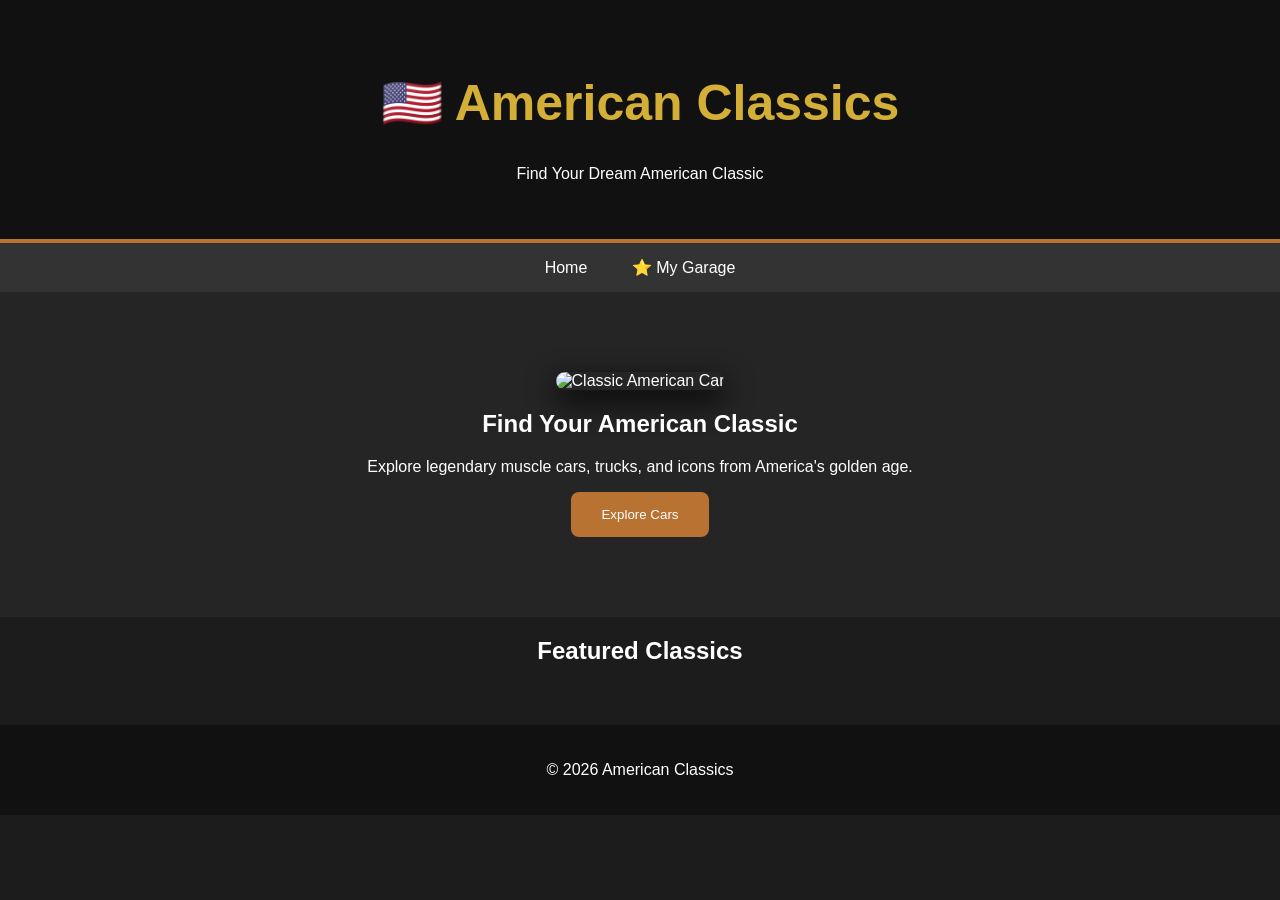
==== index.html @ d42d6db2 "Add files via upload" ====
<!DOCTYPE html>
<html lang="en">

<head>
    <meta charset="UTF-8">
    <meta name="viewport" content="width=device-width, initial-scale=1.0">
    <title>American Classics</title>

    <link rel="stylesheet" href="style.css">
</head>

<body>

    <header>
        <h1>🇺🇸 American Classics</h1>
        <p>Find Your Dream American Classic</p>
    </header>

    <nav>
        <a href="index.html">Home</a>
        <a href="garage.html">⭐ My Garage</a>
    </nav>

    <section class="hero">

        <img src="images/hero.jpg" alt="Classic American Car">

        <h2>Find Your American Classic</h2>

        <p>
            Explore legendary muscle cars, trucks, and icons from America's golden age.
        </p>

        <button onclick="document.getElementById('car-list').scrollIntoView({behavior:'smooth'})">
            Explore Cars
        </button>

    </section>

    <section class="car-section">

        <h2>Featured Classics</h2>

        <div id="car-list" class="cars">
            <!-- JavaScript builds the car cards here -->
        </div>

    </section>

    <footer>
        <p>&copy; 2026 American Classics</p>
    </footer>

    <script src="cars.js"></script>
    <script src="script.js"></script>

</body>

</html>
---- style.css ----
body {
    font-family: Arial, sans-serif;
    margin: 0;
    background-color: #1c1c1c;
    color: white;
    text-align: center;
}


header {
    background-color: #111;
    padding: 40px;
    border-bottom: 4px solid #b87333;
}


header h1 {
    font-size: 50px;
    color: #d4af37;
}


nav {
    background-color: #333;
    padding: 15px;
}


nav a {
    color: white;
    margin: 20px;
    text-decoration: none;
}


button {
    padding: 15px 30px;
    background-color: #b87333;
    color: white;
    border: none;
    border-radius: 8px;
}


.cars {
    display: flex;
    justify-content: center;
    gap: 30px;
    flex-wrap: wrap;
}


.car-card {
    background-color: #333;
    width: 250px;
    padding: 25px;
    border-radius: 15px;
}


footer {
    margin-top: 40px;
    padding: 20px;
    background-color: #111;
}

.hero {
    padding: 80px 20px;
    background-color: #252525;
}

.hero img {
    width: 90%;
    max-width: 1200px;
    border-radius: 15px;
    box-shadow: 0px 10px 30px black;
}

.cars {
    display: flex;
    justify-content: center;
    gap: 30px;
    flex-wrap: wrap;
}


.car-card img {
    width: 100%;
    height: 200px;
    object-fit: cover;
    border-radius: 10px;
}

.car-card button {
    background-color: #b30000;
    color: white;
    border: none;
    padding: 10px 20px;
    border-radius: 8px;
    cursor: pointer;
}

.car-card {
    background-color: white;
    color: black;
    width: 300px;
    padding: 20px;
    border-radius: 15px;
    box-shadow: 0 4px 10px gray;
    text-align: center;
}

.car-card h3 {
    color: #003b5c;
}

.car-card p {
    color: #333;
}

.car-page img {
    width: 100%;
    max-width: 1500px;
    border-radius: 15px;
}

.price-box {
    background-color: #f4f4f4;
    width: 60%;
    margin: 25px auto;
    padding: 20px;
    border-radius: 15px;
    box-shadow: 0 4px 10px gray;
}

.price-box h2 {
    color: #003b5c;
}

.price-box p {
    color: #003b5c
}

.price-box strong {
    font-size: 22px;
}

.condition h3 {
    color: #FFFFFF;
}

 .condition p {
    color: #FFFFFF;
}

.location h3 {
    color:#FFFFFF;
}

.location p {
   color: #FFFFFF;
}

.check h3 {
    color: #FFFFFF;
}

.check p {
   color: #FFFFFF;
}


.timeline h3 {
    color: #FFFFFF;
}

 .timeline p {
   color: #FFFFFF;
}

#garage-cars {
    display: flex;
    justify-content: center;
    gap: 30px;
    flex-wrap: wrap;
}


#garage-cars .car-card img {
    width: 100%;
    height: 200px;
    object-fit: cover;
    border-radius: 10px;
}


#garage-cars button {
    background-color: #b30000;
}
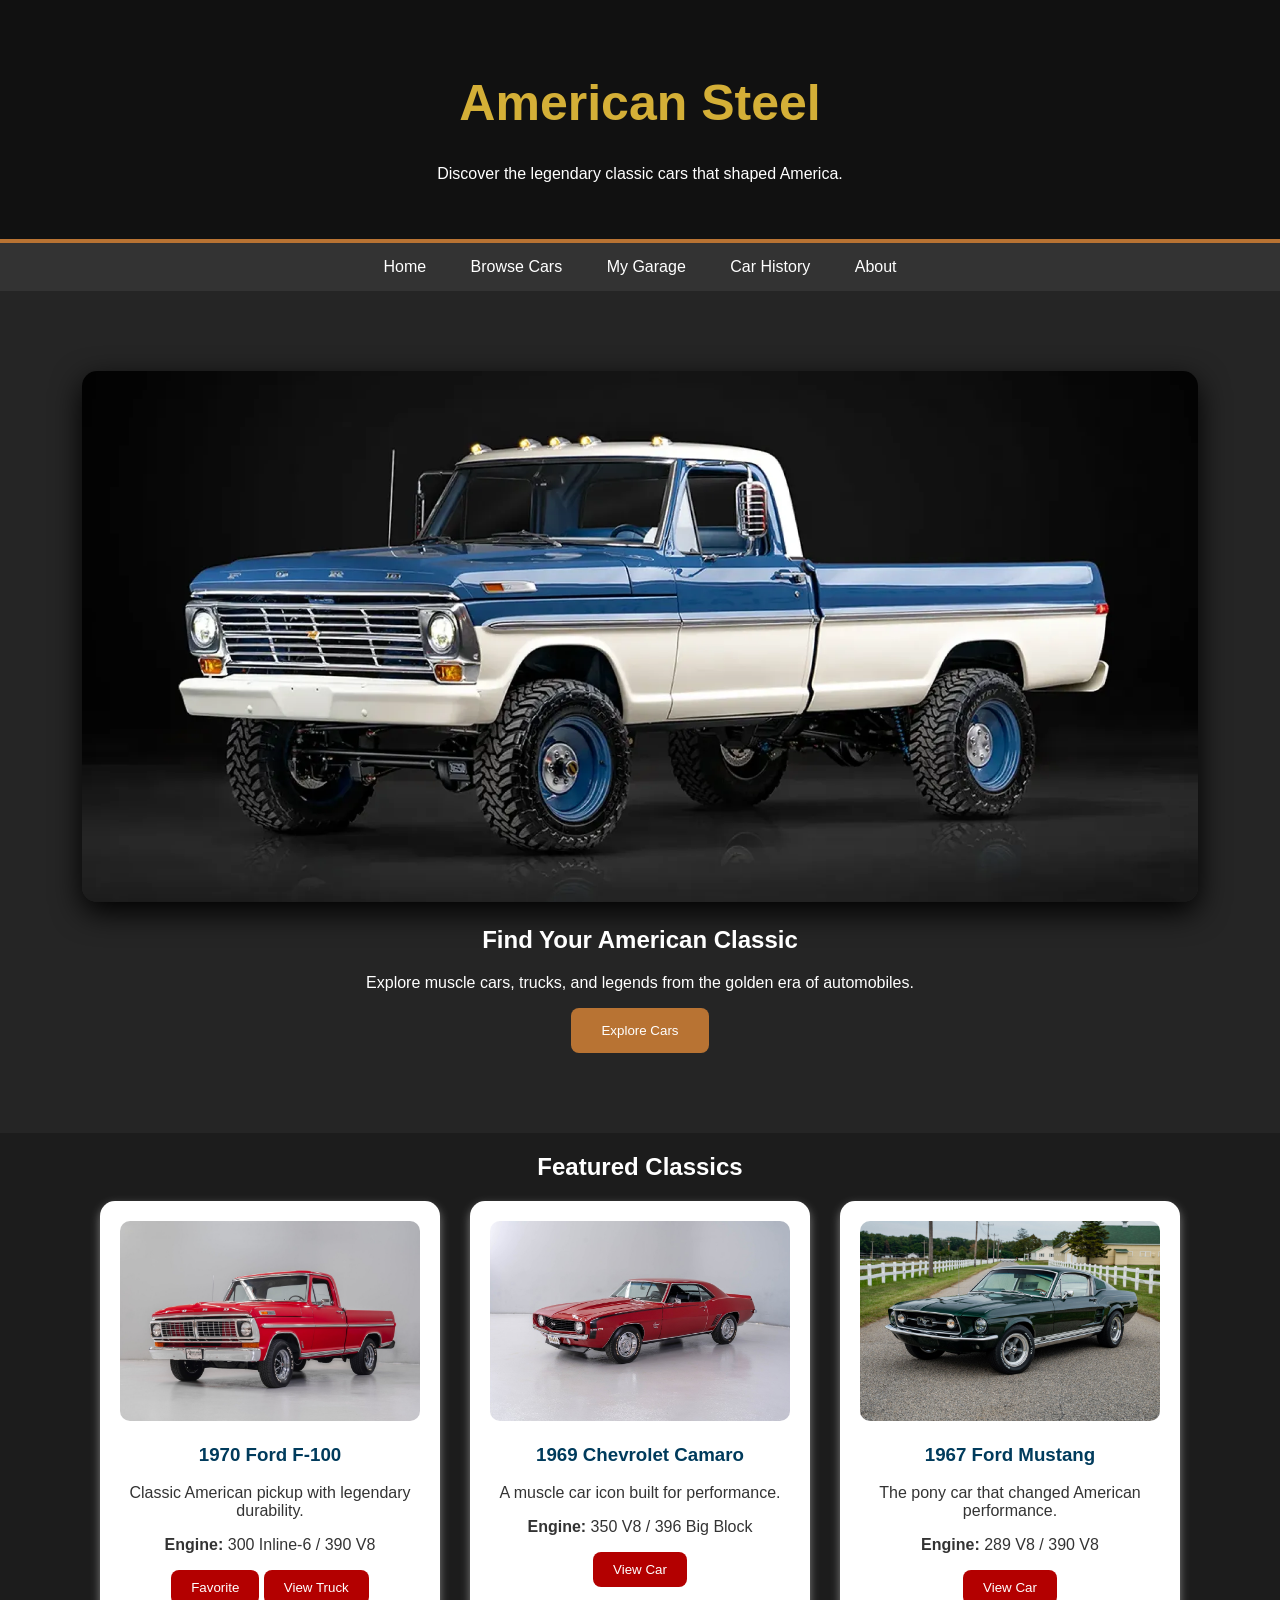
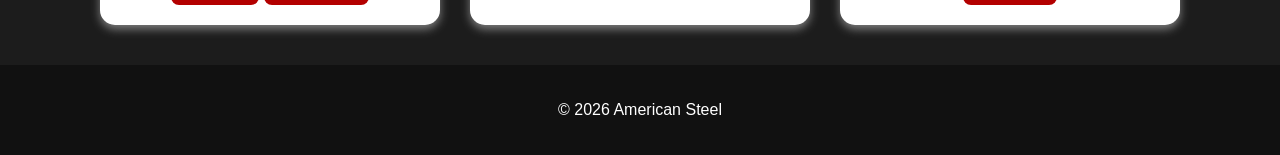
==== commit 9add1c76: "Revamp index.html for American Steel branding Updated the title and header content to reflect the ne" ====
--- a/index.html
+++ b/index.html
@@ -1,59 +1,93 @@
 <!DOCTYPE html>
-<html lang="en">
+<html>
 
 <head>
-    <meta charset="UTF-8">
-    <meta name="viewport" content="width=device-width, initial-scale=1.0">
-    <title>American Classics</title>
-
+    <title>American Steel - Classic Car Finder</title>
     <link rel="stylesheet" href="style.css">
 </head>
 
+<script src="cars.js"></script>
+<script src="script.js"></script>
+
 <body>
 
-    <header>
-        <h1>🇺🇸 American Classics</h1>
-        <p>Find Your Dream American Classic</p>
-    </header>
+<header>
+    <h1>American Steel</h1>
+    <p>Discover the legendary classic cars that shaped America.</p>
+</header>
 
-    <nav>
-        <a href="index.html">Home</a>
-        <a href="garage.html">⭐ My Garage</a>
-    </nav>
 
-    <section class="hero">
+<nav>
+    <a href="#">Home</a>
+    <a href="#">Browse Cars</a>
+    <a href="garage.html">My Garage </a>
+    <a href="#">Car History</a>
+    <a href="#">About</a>
+</nav>
 
-        <img src="images/hero.jpg" alt="Classic American Car">
 
-        <h2>Find Your American Classic</h2>
+<section class="hero">
 
-        <p>
-            Explore legendary muscle cars, trucks, and icons from America's golden age.
-        </p>
+    <img src="classic-car.jpg" alt="Classic American Car">
 
-        <button onclick="document.getElementById('car-list').scrollIntoView({behavior:'smooth'})">
-            Explore Cars
-        </button>
+    <h2>Find Your American Classic</h2>
 
-    </section>
+    <p>
+        Explore muscle cars, trucks, and legends from the golden era of automobiles.
+    </p>
 
-    <section class="car-section">
+    <button onclick="location.href='#cars'">Explore Cars</button>
 
-        <h2>Featured Classics</h2>
+</section>
 
-        <div id="car-list" class="cars">
-            <!-- JavaScript builds the car cards here -->
-        </div>
 
-    </section>
+<section>
+    <h2>Featured Classics</h2>
+    
+    
+    <div class="cars" id="cars">
 
-    <footer>
-        <p>&copy; 2026 American Classics</p>
-    </footer>
+    <div class="car-card">
+        <img src="f100.jpg" alt="1970 Ford F-100">
+        <h3>1970 Ford F-100</h3>
+        <p>Classic American pickup with legendary durability.</p>
+        <p><strong>Engine:</strong> 300 Inline-6 / 390 V8</p>
+        <button onclick="favoriteCar('1970 Ford F-100')">
+        Favorite
+</button>
+        <button onclick="location.href='f100.html'">
+    View Truck
+</button>
+    </div>
 
-    <script src="cars.js"></script>
-    <script src="script.js"></script>
+    <div class="car-card">
+        <img src="camaro.jpg" alt="1969 Chevrolet Camaro">
+        <h3>1969 Chevrolet Camaro</h3>
+        <p>A muscle car icon built for performance.</p>
+        <p><strong>Engine:</strong> 350 V8 / 396 Big Block</p>
+        <button>View Car</button>
+    </div>
+
+    <div class="car-card">
+        <img src="mustang.jpg" alt="1967 Ford Mustang">
+        <h3>1967 Ford Mustang</h3>
+        <p>The pony car that changed American performance.</p>
+        <p><strong>Engine:</strong> 289 V8 / 390 V8</p>
+        <button>View Car</button>
+    </div>
+
+</div>
+
+</section>
+
+
+<footer>
+    <p>© 2026 American Steel</p>
+</footer>
+
 
 </body>
 
-</html>+</html>
+
+</html>
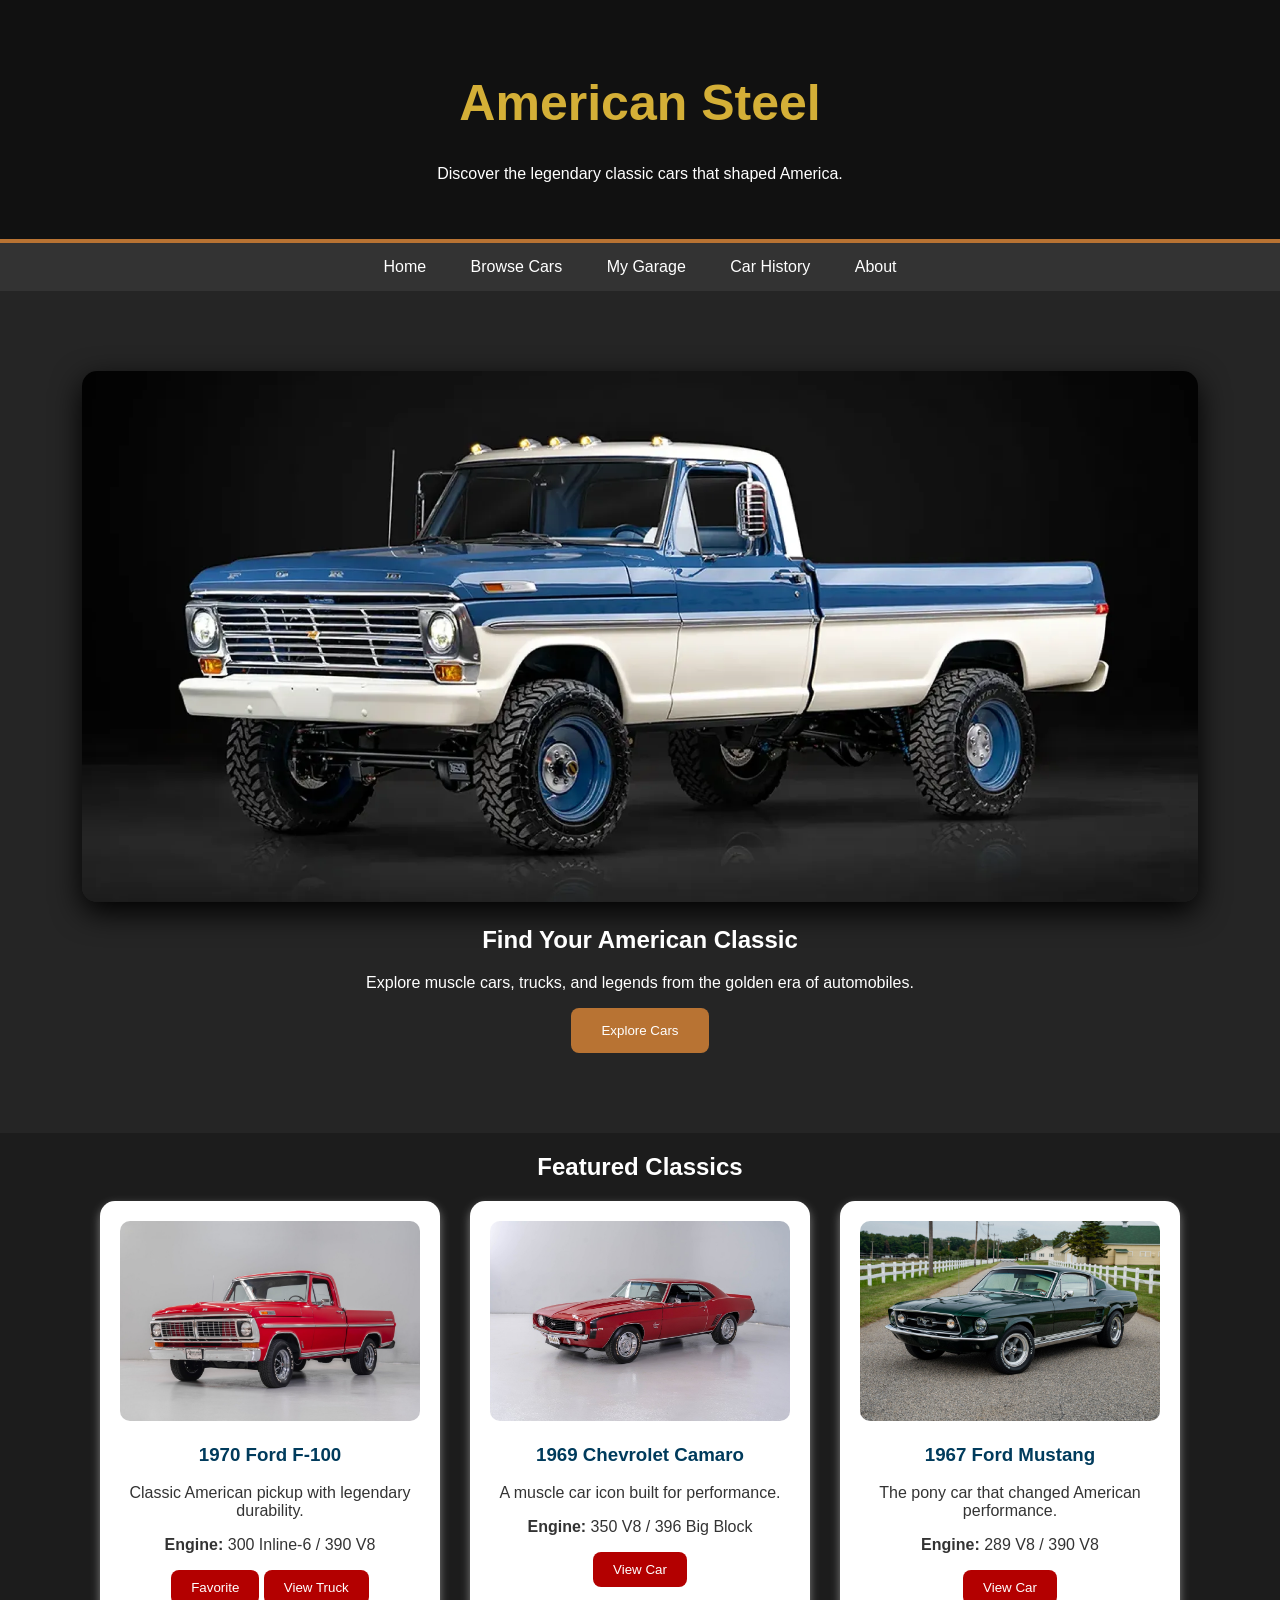
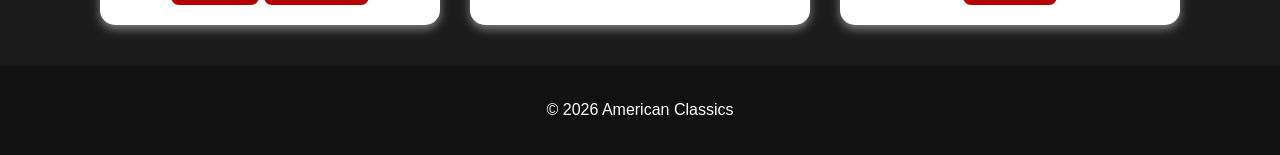
==== commit 13415110: "Update title and footer for American Classics" ====
--- a/index.html
+++ b/index.html
@@ -2,7 +2,7 @@
 <html>
 
 <head>
-    <title>American Steel - Classic Car Finder</title>
+    <title>American Classics - Classic Car Finder</title>
     <link rel="stylesheet" href="style.css">
 </head>
 
@@ -82,7 +82,7 @@
 
 
 <footer>
-    <p>© 2026 American Steel</p>
+    <p>© 2026 American Classics</p>
 </footer>
 
 
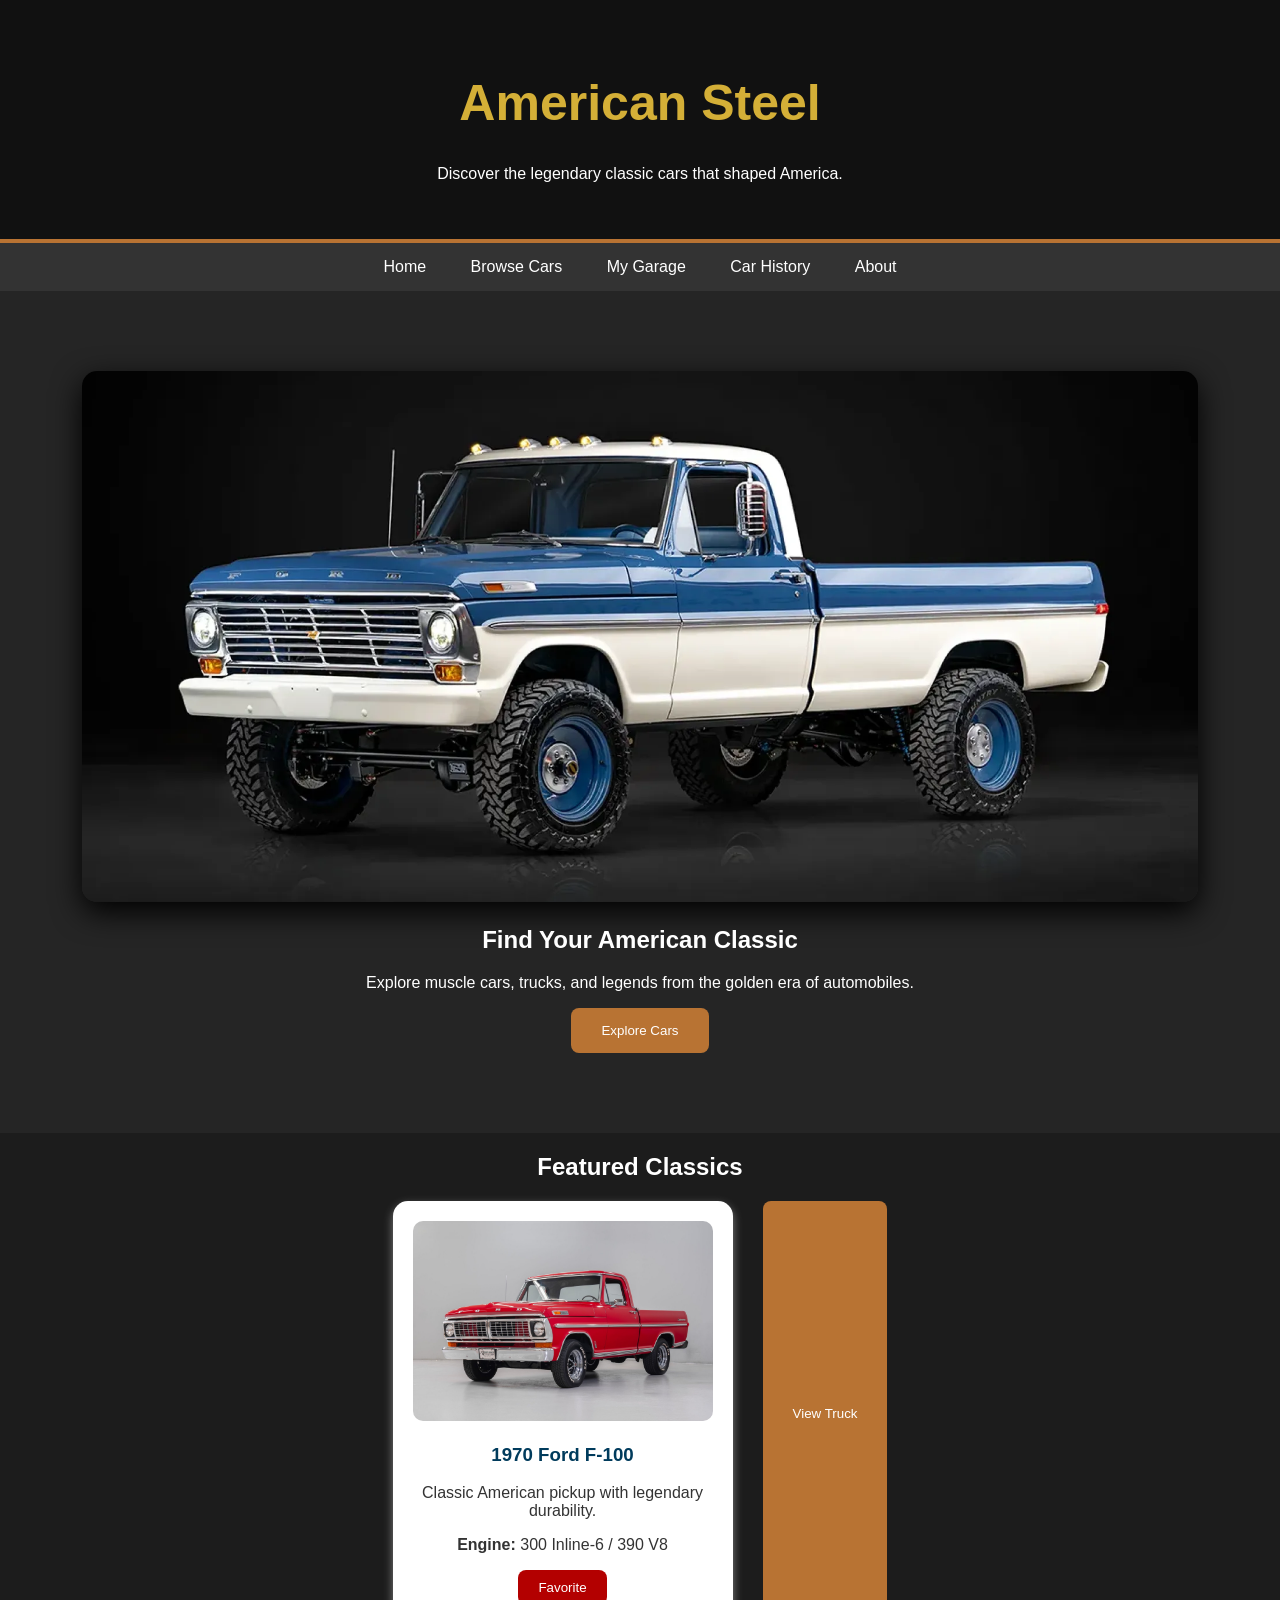
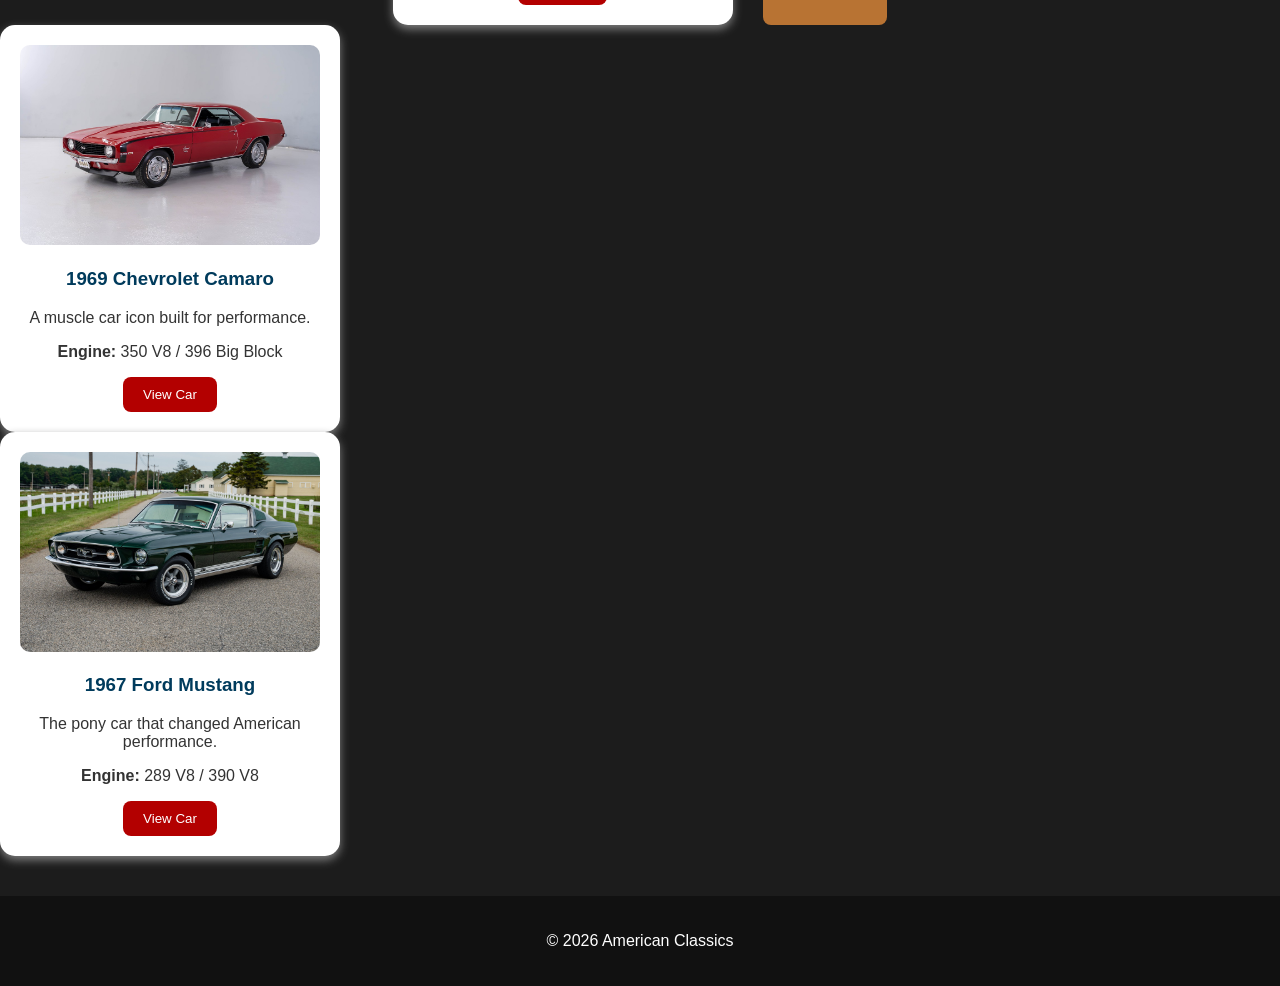
==== commit 2ce89ca8: "Fix button text indentation in index.html" ====
--- a/index.html
+++ b/index.html
@@ -53,8 +53,9 @@
         <p>Classic American pickup with legendary durability.</p>
         <p><strong>Engine:</strong> 300 Inline-6 / 390 V8</p>
         <button onclick="favoriteCar('1970 Ford F-100')">
-        Favorite
+    Favorite
 </button>
+</div>
         <button onclick="location.href='f100.html'">
     View Truck
 </button>
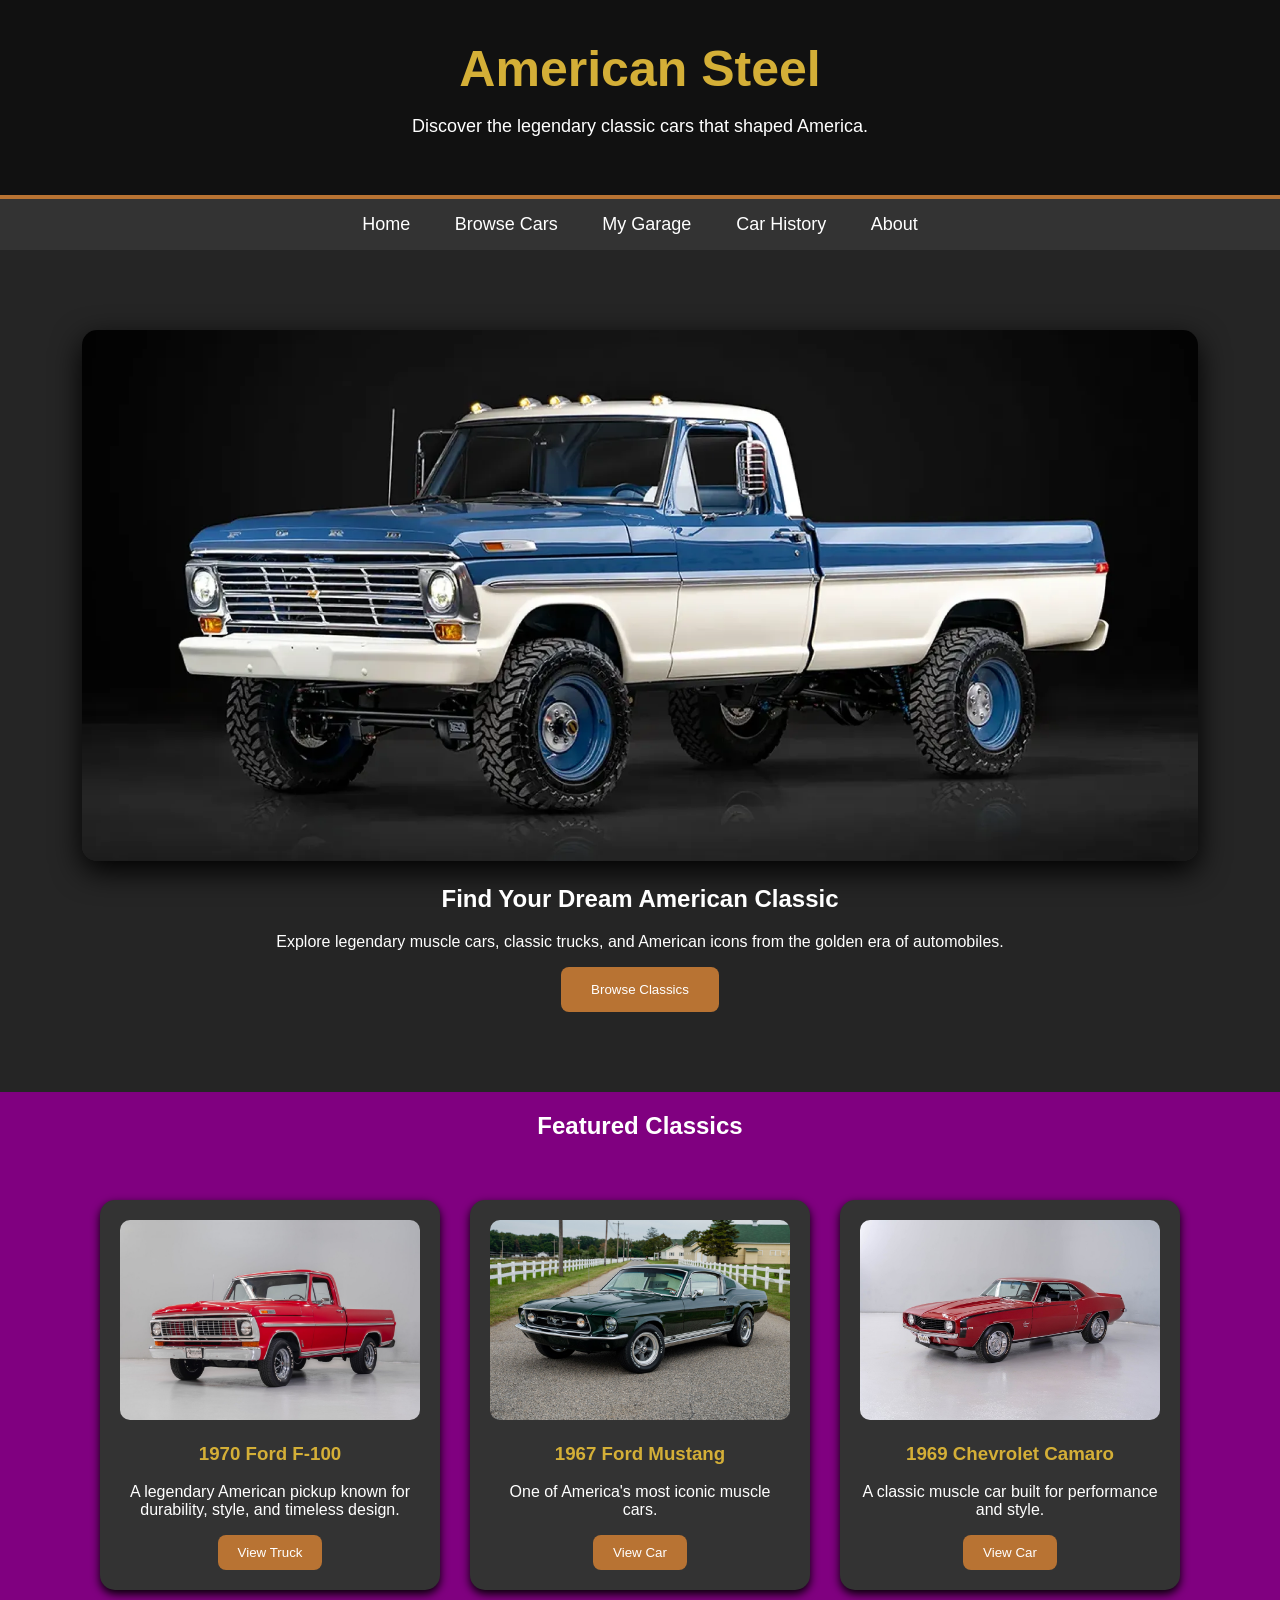
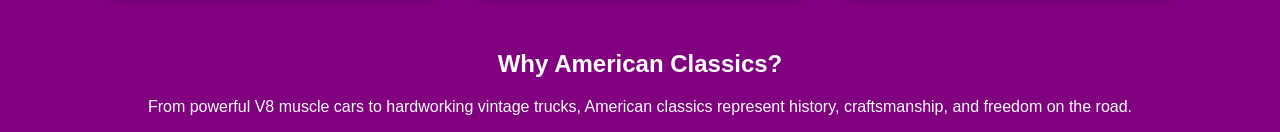
==== commit d4226691: "Revise hero section and add about section Updated text and structure for clarity and engagement. Add" ====
--- a/index.html
+++ b/index.html
@@ -30,65 +30,88 @@
 
     <img src="classic-car.jpg" alt="Classic American Car">
 
-    <h2>Find Your American Classic</h2>
+    <h2>Find Your Dream American Classic</h2>
 
     <p>
-        Explore muscle cars, trucks, and legends from the golden era of automobiles.
+        Explore legendary muscle cars, classic trucks, and American icons from the golden era of automobiles.
     </p>
 
-    <button onclick="location.href='#cars'">Explore Cars</button>
+    <button onclick="location.href='#featured'">
+        Browse Classics
+    </button>
 
 </section>
 
 
-<section>
+<section id="featured">
+
     <h2>Featured Classics</h2>
-    
-    
-    <div class="cars" id="cars">
 
-    <div class="car-card">
-        <img src="f100.jpg" alt="1970 Ford F-100">
-        <h3>1970 Ford F-100</h3>
-        <p>Classic American pickup with legendary durability.</p>
-        <p><strong>Engine:</strong> 300 Inline-6 / 390 V8</p>
-        <button onclick="favoriteCar('1970 Ford F-100')">
-    Favorite
-</button>
-</div>
-        <button onclick="location.href='f100.html'">
-    View Truck
-</button>
+    <div class="cars">
+
+        <div class="car-card">
+
+            <img src="f100.jpg" alt="Ford F-100">
+
+            <h3>1970 Ford F-100</h3>
+
+            <p>
+                A legendary American pickup known for durability, style, and timeless design.
+            </p>
+
+            <button onclick="location.href='f100.html'">
+                View Truck
+            </button>
+
+        </div>
+
+
+        <div class="car-card">
+
+            <img src="mustang.jpg" alt="Ford Mustang">
+
+            <h3>1967 Ford Mustang</h3>
+
+            <p>
+                One of America's most iconic muscle cars.
+            </p>
+
+            <button>
+                View Car
+            </button>
+
+        </div>
+
+
+        <div class="car-card">
+
+            <img src="camaro.jpg" alt="Chevrolet Camaro">
+
+            <h3>1969 Chevrolet Camaro</h3>
+
+            <p>
+                A classic muscle car built for performance and style.
+            </p>
+
+            <button>
+                View Car
+            </button>
+
+        </div>
+
     </div>
-
-    <div class="car-card">
-        <img src="camaro.jpg" alt="1969 Chevrolet Camaro">
-        <h3>1969 Chevrolet Camaro</h3>
-        <p>A muscle car icon built for performance.</p>
-        <p><strong>Engine:</strong> 350 V8 / 396 Big Block</p>
-        <button>View Car</button>
-    </div>
-
-    <div class="car-card">
-        <img src="mustang.jpg" alt="1967 Ford Mustang">
-        <h3>1967 Ford Mustang</h3>
-        <p>The pony car that changed American performance.</p>
-        <p><strong>Engine:</strong> 289 V8 / 390 V8</p>
-        <button>View Car</button>
-    </div>
-
-</div>
 
 </section>
 
 
-<footer>
-    <p>© 2026 American Classics</p>
-</footer>
+<section class="about">
 
+    <h2>Why American Classics?</h2>
 
-</body>
+    <p>
+        From powerful V8 muscle cars to hardworking vintage trucks,
+        American classics represent history, craftsmanship, and freedom on the road.
+    </p>
 
+</section>
 </html>
-
-</html>
--- a/style.css
+++ b/style.css
@@ -1,3 +1,9 @@
+/* ===== MAIN PAGE ===== */
+
+body {
+    background-color: purple !important;
+}
+
 body {
     font-family: Arial, sans-serif;
     margin: 0;
@@ -7,31 +13,45 @@
 }
 
 
+/* ===== HEADER ===== */
+
 header {
     background-color: #111;
     padding: 40px;
     border-bottom: 4px solid #b87333;
 }
 
-
 header h1 {
     font-size: 50px;
     color: #d4af37;
-}
-
+    margin: 0;
+}
+
+header p {
+    font-size: 18px;
+}
+
+
+/* ===== NAVIGATION ===== */
 
 nav {
     background-color: #333;
     padding: 15px;
 }
-
 
 nav a {
     color: white;
     margin: 20px;
     text-decoration: none;
-}
-
+    font-size: 18px;
+}
+
+nav a:hover {
+    color: #d4af37;
+}
+
+
+/* ===== BUTTONS ===== */
 
 button {
     padding: 15px 30px;
@@ -39,48 +59,56 @@
     color: white;
     border: none;
     border-radius: 8px;
-}
-
+    cursor: pointer;
+}
+
+button:hover {
+    background-color: #d4af37;
+    color: black;
+}
+
+
+/* ===== HERO SECTION ===== */
+
+.hero {
+    padding: 80px 20px;
+    background-color: #252525;
+}
+
+.hero img {
+    width: 90%;
+    max-width: 1200px;
+    border-radius: 15px;
+    box-shadow: 0px 10px 30px black;
+}
+
+
+/* ===== CAR GRID ===== */
 
 .cars {
     display: flex;
     justify-content: center;
     gap: 30px;
     flex-wrap: wrap;
-}
-
+    padding: 40px;
+}
+
+
+/* ===== CAR CARDS ===== */
 
 .car-card {
     background-color: #333;
-    width: 250px;
-    padding: 25px;
-    border-radius: 15px;
-}
-
-
-footer {
-    margin-top: 40px;
+    color: white;
+    width: 300px;
     padding: 20px;
-    background-color: #111;
-}
-
-.hero {
-    padding: 80px 20px;
-    background-color: #252525;
-}
-
-.hero img {
-    width: 90%;
-    max-width: 1200px;
-    border-radius: 15px;
-    box-shadow: 0px 10px 30px black;
-}
-
-.cars {
-    display: flex;
-    justify-content: center;
-    gap: 30px;
-    flex-wrap: wrap;
+    border-radius: 15px;
+    box-shadow: 0 4px 10px black;
+    text-align: center;
+    transition: transform 0.3s;
+}
+
+.car-card:hover {
+    transform: translateY(-10px);
 }
 
 
@@ -91,32 +119,32 @@
     border-radius: 10px;
 }
 
+
+.car-card h3 {
+    color: #d4af37;
+}
+
+
+.car-card p {
+    color: white;
+}
+
+
+/* ===== FAVORITE BUTTON ===== */
+
 .car-card button {
-    background-color: #b30000;
-    color: white;
-    border: none;
+    background-color: #b87333;
+    color: white;
     padding: 10px 20px;
-    border-radius: 8px;
-    cursor: pointer;
-}
-
-.car-card {
-    background-color: white;
+}
+
+.car-card button:hover {
+    background-color: #d4af37;
     color: black;
-    width: 300px;
-    padding: 20px;
-    border-radius: 15px;
-    box-shadow: 0 4px 10px gray;
-    text-align: center;
-}
-
-.car-card h3 {
-    color: #003b5c;
-}
-
-.car-card p {
-    color: #333;
-}
+}
+
+
+/* ===== INDIVIDUAL CAR PAGE ===== */
 
 .car-page img {
     width: 100%;
@@ -124,65 +152,62 @@
     border-radius: 15px;
 }
 
+
+/* ===== PRICE BOX ===== */
+
 .price-box {
-    background-color: #f4f4f4;
+    background-color: #333;
     width: 60%;
     margin: 25px auto;
     padding: 20px;
     border-radius: 15px;
-    box-shadow: 0 4px 10px gray;
+    box-shadow: 0 4px 10px black;
 }
 
 .price-box h2 {
-    color: #003b5c;
+    color: #d4af37;
 }
 
 .price-box p {
-    color: #003b5c
+    color: white;
 }
 
 .price-box strong {
     font-size: 22px;
 }
 
-.condition h3 {
-    color: #FFFFFF;
-}
-
- .condition p {
-    color: #FFFFFF;
-}
-
-.location h3 {
-    color:#FFFFFF;
-}
-
-.location p {
-   color: #FFFFFF;
-}
-
-.check h3 {
-    color: #FFFFFF;
-}
-
-.check p {
-   color: #FFFFFF;
-}
-
-
+
+/* ===== INFO SECTIONS ===== */
+
+.condition h3,
+.location h3,
+.check h3,
 .timeline h3 {
-    color: #FFFFFF;
-}
-
- .timeline p {
-   color: #FFFFFF;
-}
+    color: #d4af37;
+}
+
+
+.condition p,
+.location p,
+.check p,
+.timeline p {
+    color: white;
+}
+
+
+/* ===== GARAGE PAGE ===== */
 
 #garage-cars {
     display: flex;
     justify-content: center;
     gap: 30px;
     flex-wrap: wrap;
+    padding: 40px;
+}
+
+
+#garage-cars .car-card {
+    background-color: #333;
 }
 
 
@@ -194,6 +219,11 @@
 }
 
 
-#garage-cars button {
-    background-color: #b30000;
-}+/* ===== FOOTER ===== */
+
+footer {
+    margin-top: 40px;
+    padding: 20px;
+    background-color: #111;
+    border-top: 4px solid #b87333;
+}
